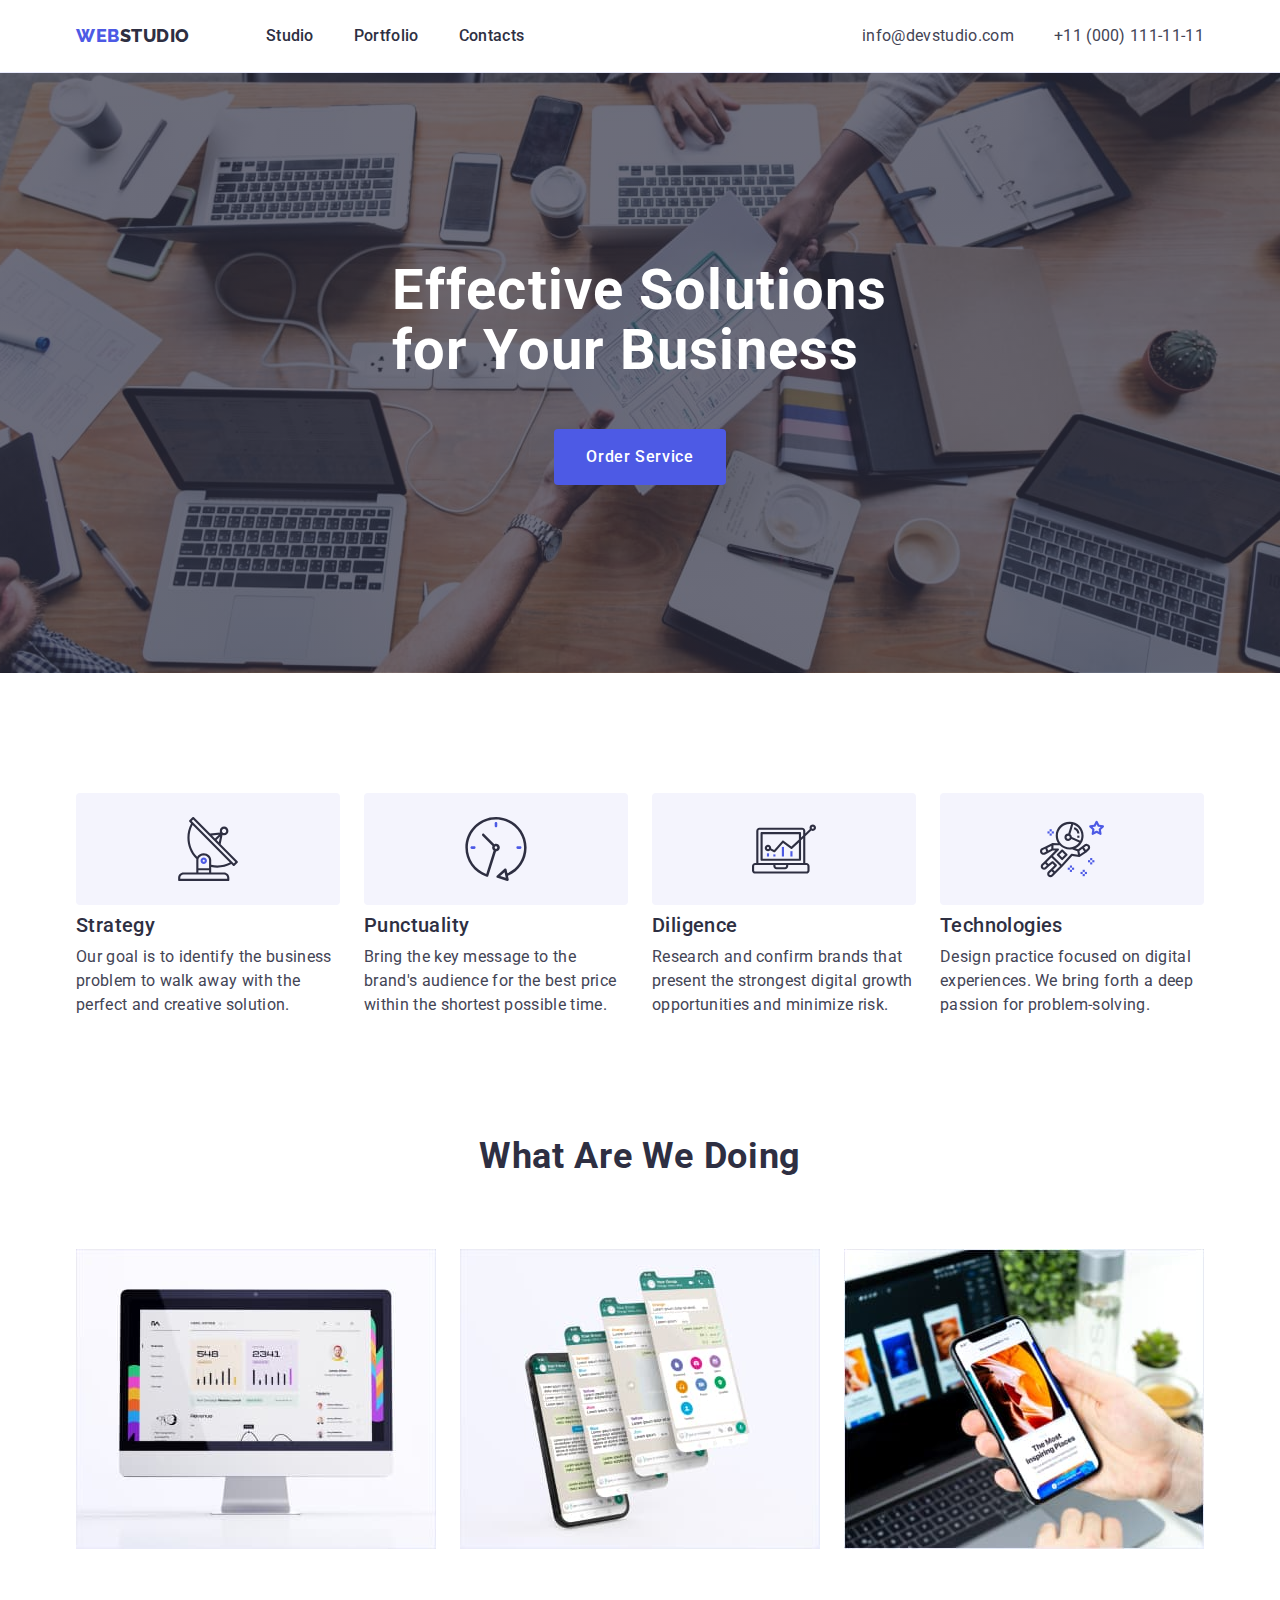
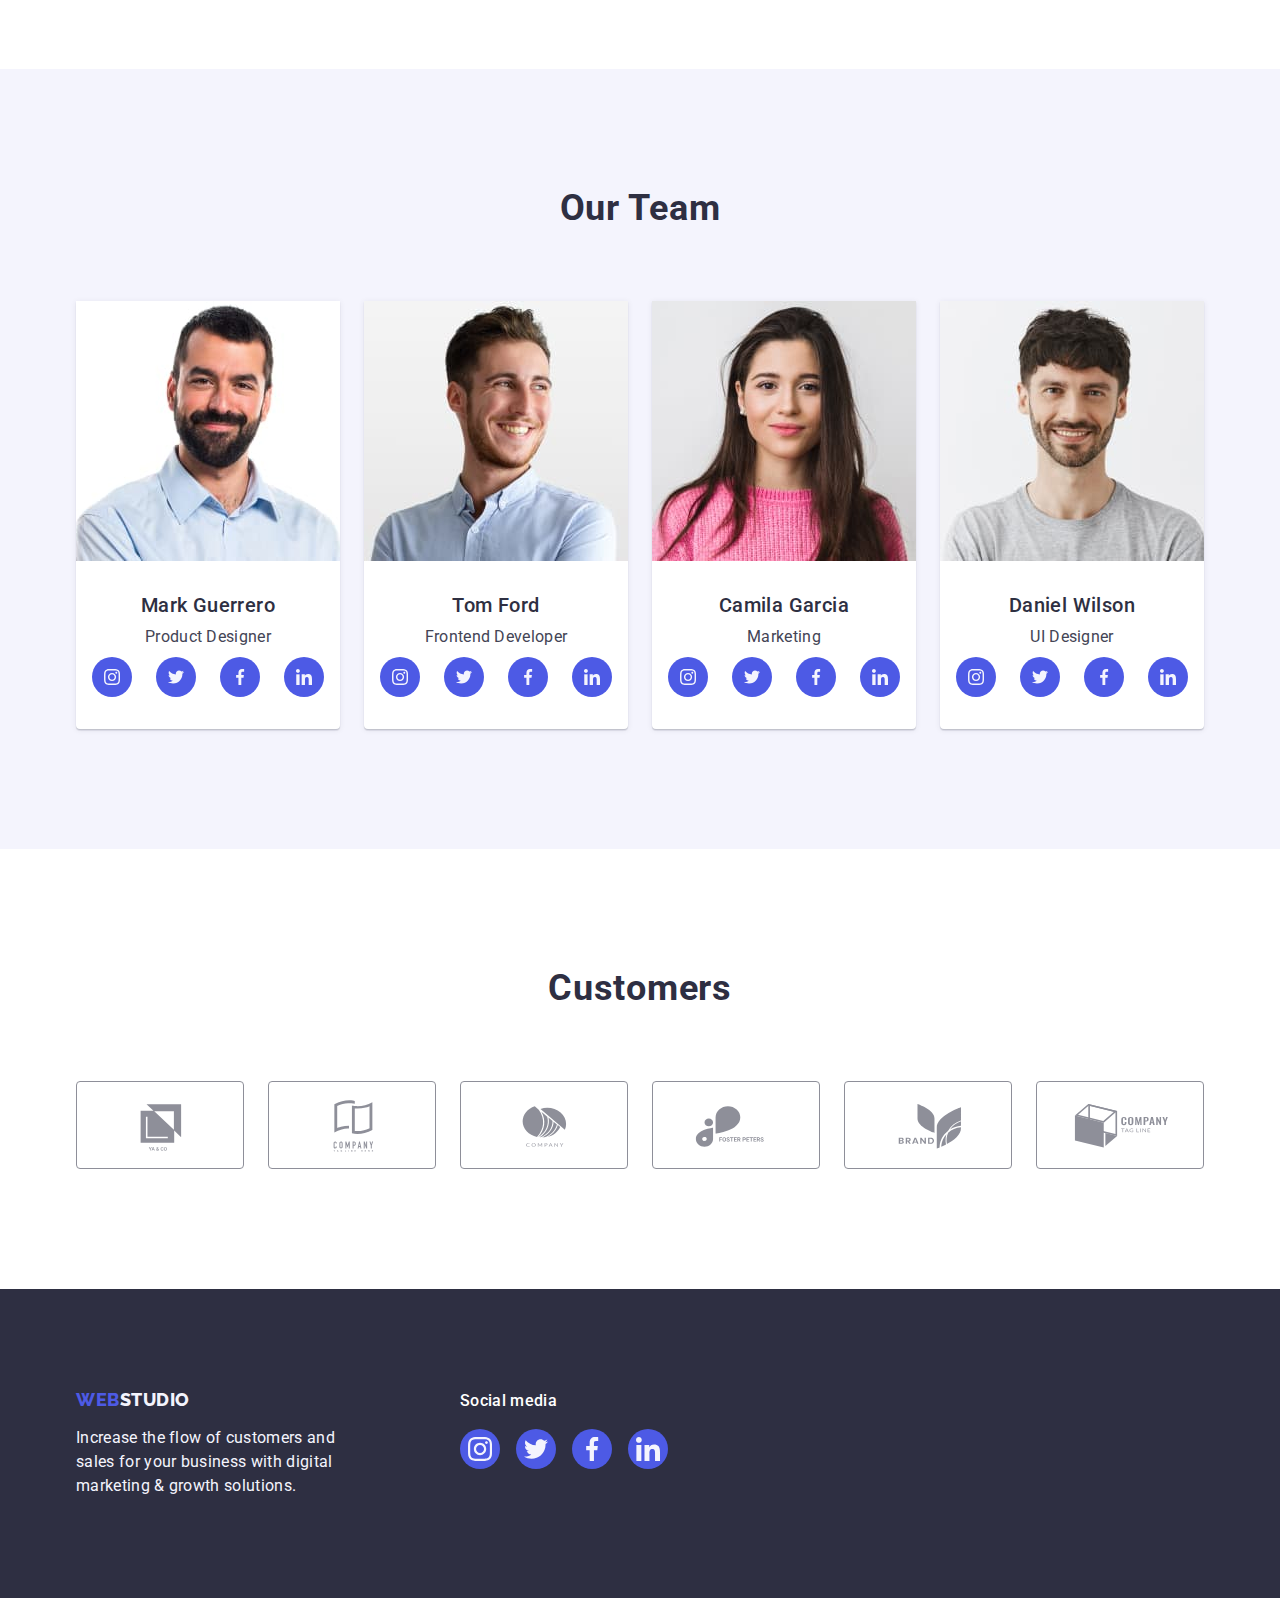
==== index.html @ 2fec65b6 "Initial commit" ====
<!DOCTYPE html>
<html lang="en">
  <head>
    <meta charset="UTF-8" />
    <meta http-equiv="X-UA-Compatible" content="IE=edge" />
    <meta name="viewport" content="width=device-width, initial-scale=1.0" />
    <title>WebStudio</title>
    <link rel="preconnect" href="https://fonts.googleapis.com" />
    <link rel="preconnect" href="https://fonts.gstatic.com" crossorigin />
    <link
      href="https://fonts.googleapis.com/css2?family=Raleway:wght@800&family=Roboto:wght@400;500;700;900&display=swap"
      rel="stylesheet"
    />
    <link
      rel="stylesheet"
      href="https://cdnjs.cloudflare.com/ajax/libs/modern-normalize/1.0.0/modern-normalize.min.css"
    />
    <link rel="stylesheet" href="./css/styles.css" />
  </head>
  <body>
    <header class="header">
      <div class="container header-div">
        <nav class="header-nav">
          <a class="logo link" href="./index.html"
            >Web<span class="logo-header">Studio</span></a
          >
          <ul class="header-list list">
            <li class="header-item">
              <a class="header-link link" href="./index.html">Studio</a>
            </li>
            <li class="header-item">
              <a class="header-link link" href="./portfolio.html">Portfolio</a>
            </li>
            <li class="header-item">
              <a class="header-link link" href="">Contacts</a>
            </li>
          </ul>
        </nav>
        <address class="adress">
          <ul class="header-list list">
            <li class="adress-item">
              <a class="adress-link link" href="mailto:info@devstudio.com"
                >info@devstudio.com</a
              >
            </li>
            <li class="adress-item">
              <a class="adress-link link" href="tel:+110001111111"
                >+11 (000) 111-11-11</a
              >
            </li>
          </ul>
        </address>
      </div>
    </header>
    <main>
      <!-- section 1 hero -->
      <section class="hero">
        <div class="container">
          <h1 class="title-hero">Effective Solutions for Your Business</h1>
          <button class="button" type="button">Order Service</button>
        </div>
      </section>

      <!-- section 2 about -->
      <section class="about">
        <div class="container">
          <h2 class="visually-hidden">About Us</h2>
          <ul class="list about-list">
            <li class="about-item">
              <div class="about-icon">
                <svg class="about-img" width="64" height="64">
                  <use href="./images/icons.svg#antenna"></use>
                </svg>
              </div>
              <h3 class="subtitle-about">Strategy</h3>
              <p class="about-text">
                Our goal is to identify the business problem to walk away with
                the perfect and creative solution.
              </p>
            </li>
            <li class="about-item">
              <div class="about-icon">
                <svg class="about-img" width="64" height="64">
                  <use href="./images/icons.svg#clock"></use>
                </svg>
              </div>
              <h3 class="subtitle-about">Punctuality</h3>
              <p class="about-text">
                Bring the key message to the brand's audience for the best price
                within the shortest possible time.
              </p>
            </li>
            <li class="about-item">
              <div class="about-icon">
                <svg class="about-img" width="64" height="64">
                  <use href="./images/icons.svg#diagram"></use>
                </svg>
              </div>
              <h3 class="subtitle-about">Diligence</h3>
              <p class="about-text">
                Research and confirm brands that present the strongest digital
                growth opportunities and minimize risk.
              </p>
            </li>
            <li class="about-item">
              <div class="about-icon">
                <svg class="about-img" width="64" height="64">
                  <use href="./images/icons.svg#astronaut"></use>
                </svg>
              </div>
              <h3 class="subtitle-about">Technologies</h3>
              <p class="about-text">
                Design practice focused on digital experiences. We bring forth a
                deep passion for problem-solving.
              </p>
            </li>
          </ul>
        </div>
      </section>

      <!-- section 3 activities -->
      <section class="activities">
        <div class="container">
          <h2 class="activities-title">What are we doing</h2>
          <ul class="activities-list list">
            <li class="activities-item">
              <img
                class="activities-image"
                src="./images/about/img-1.jpg"
                alt="img-1"
                width="360"
                height="300"
              />
            </li>
            <li class="activities-item">
              <img
                class="activities-image"
                src="./images/about/img-2.jpg"
                alt="img-2"
                width="360"
                height="300"
              />
            </li>
            <li class="activities-item">
              <img
                class="activities-image"
                src="./images/about/img-3.jpg"
                alt="img-3"
                width="360"
                height="300"
              />
            </li>
          </ul>
        </div>
      </section>

      <!-- section 4 team -->
      <section class="team">
        <div class="container">
          <h2 class="team-title">Our Team</h2>
          <ul class="team-list list">
            <li class="team-item">
              <img
                class="team-image"
                src="./images/employees/mark-guerrero.jpg"
                alt="Mark Guerrero"
                width="264"
                height="260"
              />
              <div class="employee">
                <h3 class="employees">Mark Guerrero</h3>
                <p class="team-text">Product Designer</p>
                <ul class="social-list list">
                  <li class="social-list-item">
                    <a href="" class="social-list-link">
                      <svg class="social employee-social">
                        <use href="./images/icons.svg#instagram"></use></svg
                    ></a>
                  </li>
                  <li class="social-list-item">
                    <a href="" class="social-list-link">
                      <svg class="social employee-social">
                        <use href="./images/icons.svg#twitter"></use></svg
                    ></a>
                  </li>
                  <li class="social-list-item">
                    <a href="" class="social-list-link">
                      <svg class="social employee-social">
                        <use href="./images/icons.svg#facebook"></use>
                      </svg>
                    </a>
                  </li>
                  <li class="social-list-item">
                    <a href="" class="social-list-link">
                      <svg class="social employee-social">
                        <use href="./images/icons.svg#linkedin"></use></svg
                    ></a>
                  </li>
                </ul>
              </div>
            </li>
            <li class="team-item">
              <img
                class="team-image"
                src="./images/employees/tom-ford.jpg"
                alt="Tom Ford"
                width="264"
                height="260"
              />
              <div class="employee">
                <h3 class="employees">Tom Ford</h3>
                <p class="team-text">Frontend Developer</p>
                <ul class="social-list list">
                  <li class="social-list-item">
                    <a href="" class="social-list-link">
                      <svg class="social employee-social">
                        <use href="./images/icons.svg#instagram"></use></svg
                    ></a>
                  </li>
                  <li class="social-list-item">
                    <a href="" class="social-list-link">
                      <svg class="social employee-social">
                        <use href="./images/icons.svg#twitter"></use></svg
                    ></a>
                  </li>
                  <li class="social-list-item">
                    <a href="" class="social-list-link">
                      <svg class="social employee-social">
                        <use href="./images/icons.svg#facebook"></use>
                      </svg>
                    </a>
                  </li>
                  <li class="social-list-item">
                    <a href="" class="social-list-link">
                      <svg class="social employee-social">
                        <use href="./images/icons.svg#linkedin"></use></svg
                    ></a>
                  </li>
                </ul>
              </div>
            </li>
            <li class="team-item">
              <img
                class="team-image"
                src="./images/employees/camila-garcia.jpg"
                alt="Camila Garcia"
                width="264"
                height="260"
              />
              <div class="employee">
                <h3 class="employees">Camila Garcia</h3>
                <p class="team-text">Marketing</p>
                <ul class="social-list list">
                  <li class="social-list-item">
                    <a href="" class="social-list-link">
                      <svg class="social employee-social">
                        <use href="./images/icons.svg#instagram"></use></svg
                    ></a>
                  </li>
                  <li class="social-list-item">
                    <a href="" class="social-list-link">
                      <svg class="social employee-social">
                        <use href="./images/icons.svg#twitter"></use></svg
                    ></a>
                  </li>
                  <li class="social-list-item">
                    <a href="" class="social-list-link">
                      <svg class="social employee-social">
                        <use href="./images/icons.svg#facebook"></use>
                      </svg>
                    </a>
                  </li>
                  <li class="social-list-item">
                    <a href="" class="social-list-link">
                      <svg class="social employee-social">
                        <use href="./images/icons.svg#linkedin"></use></svg
                    ></a>
                  </li>
                </ul>
              </div>
            </li>
            <li class="team-item">
              <img
                class="team-image"
                src="./images/employees/daniel-wilson.jpg"
                alt="Daniel Wilson"
                width="264"
                height="260"
              />
              <div class="employee">
                <h3 class="employees">Daniel Wilson</h3>
                <p class="team-text">UI Designer</p>
                <ul class="social-list list">
                  <li class="social-list-item">
                    <a href="" class="social-list-link">
                      <svg class="social employee-social">
                        <use href="./images/icons.svg#instagram"></use></svg
                    ></a>
                  </li>
                  <li class="social-list-item">
                    <a href="" class="social-list-link">
                      <svg class="social employee-social">
                        <use href="./images/icons.svg#twitter"></use></svg
                    ></a>
                  </li>
                  <li class="social-list-item">
                    <a href="" class="social-list-link">
                      <svg class="social employee-social">
                        <use href="./images/icons.svg#facebook"></use>
                      </svg>
                    </a>
                  </li>
                  <li class="social-list-item">
                    <a href="" class="social-list-link">
                      <svg class="social employee-social">
                        <use href="./images/icons.svg#linkedin"></use></svg
                    ></a>
                  </li>
                </ul>
              </div>
            </li>
          </ul>
        </div>
      </section>

      <!-- section 5 customers -->
      <section class="customers">
        <div class="container">
          <h2 class="customers-title">Customers</h2>
          <ul class="customers-list list">
            <li class="customers-list-item">
              <a href="" class="customers-list-link link">
                <svg class="customers-img">
                  <use href="./images/icons.svg#client-1"></use>
                </svg>
              </a>
            </li>
            <li class="customers-list-item">
              <a href="" class="customers-list-link link">
                <svg class="customers-img">
                  <use href="./images/icons.svg#client-2"></use>
                </svg>
              </a>
            </li>
            <li class="customers-list-item">
              <a href="" class="customers-list-link link">
                <svg class="customers-img">
                  <use href="./images/icons.svg#client-3"></use>
                </svg>
              </a>
            </li>
            <li class="customers-list-item">
              <a href="" class="customers-list-link link">
                <svg class="customers-img">
                  <use href="./images/icons.svg#client-4"></use>
                </svg>
              </a>
            </li>
            <li class="customers-list-item">
              <a href="" class="customers-list-link link">
                <svg class="customers-img">
                  <use href="./images/icons.svg#client-5"></use>
                </svg>
              </a>
            </li>
            <li class="customers-list-item">
              <a href="" class="customers-list-link link">
                <svg class="customers-img">
                  <use href="./images/icons.svg#client-6"></use>
                </svg>
              </a>
            </li>
          </ul>
        </div>
      </section>
    </main>
    <footer class="footer">
      <div class="container footer-cont">
        <div class="footer-div">
          <a class="logo-foot link" href="./index.html"
            >Web<span class="logo-footer">Studio</span></a
          >
          <p class="footer-text">
            Increase the flow of customers and sales for your business with
            digital marketing & growth solutions.
          </p>
        </div>
        <div class="footer-div">
          <p class="footer-social-text">Social media</p>
          <ul class="footer-social-list list">
            <li class="social-list-item">
              <a href="" class="footer-social-link link">
                <svg class="social footer-social">
                  <use href="./images/icons.svg#instagram"></use></svg
              ></a>
            </li>
            <li class="social-list-item">
              <a href="" class="footer-social-link link">
                <svg class="social footer-social">
                  <use href="./images/icons.svg#twitter"></use></svg
              ></a>
            </li>
            <li class="social-list-item">
              <a href="" class="footer-social-link link">
                <svg class="social footer-social">
                  <use href="./images/icons.svg#facebook"></use></svg
              ></a>
            </li>
            <li class="social-list-item">
              <a href="" class="footer-social-link link">
                <svg class="social footer-social">
                  <use href="./images/icons.svg#linkedin"></use></svg
              ></a>
            </li>
          </ul>
        </div>
      </div>
    </footer>
  </body>
</html>
---- css/styles.css ----
/* * {
  margin: 0;
  box-sizing: border-box;

} */

:root {
  --iris: #4d5ae5;
  --navyblue: #2e2f42;
  --slate: #434455;
  --liteslate: #8e8f99;
  --cloud: #f4f4fd;
  --white: #ffffff;
  --ocean: #404bbf;
  --green: #31d0aa;
}

body {
  font-family: 'Roboto', sans-serif;
  font-size: 16px;
  line-height: 1.5;
  letter-spacing: 0.02em;
  color: var(--slate);
  background-color: var(--white);
}

.list {
  list-style: none;
}

.link {
  text-decoration: none;
}

h1,
h2,
h3,
h4,
h5,
h6,
p {
  margin-top: 0;
  margin-bottom: 0;
}

ul,
ol {
  margin-top: 0;
  margin-bottom: 0;
  padding-left: 0;
}

img {
  display: block;
}

.button {
  cursor: pointer;
}

h2 {
  font-weight: 700;
  font-size: 36px;
  line-height: 1.11;
  letter-spacing: 0.02em;
  text-transform: capitalize;
  color: var(--navyblue);
}

h3 {
  font-weight: 500;
  font-size: 20px;
  letter-spacing: 0.02em;
  line-height: 1.2;
  color: var(--navyblue);
}

.container {
  width: 1158px;
  margin-left: auto;
  margin-right: auto;
  padding: 0 15px 0 15px;
}

/* PAGE HEADER */

.header {
  border-bottom: 1px solid #e7e9fc;
  box-shadow: 0px 2px 1px rgba(46, 47, 66, 0.08),
    0px 1px 1px rgba(46, 47, 66, 0.16), 0px 1px 6px rgba(46, 47, 66, 0.08);
}

.header-div {
  display: flex;
  align-items: center;
  justify-content: space-between;
}

.header-nav {
  display: flex;
  align-items: center;
}

.header-list {
  display: flex;
  gap: 40px;
}

.header-item {
  gap: 40px;
}

/* .header-item:not(:nth-last-child(-n + 1)) {
  margin-right: 40px;
} */

.logo {
  margin-right: 76px;
  padding: 24px 0;

  font-family: 'Raleway', sans-serif;
  font-weight: 800;
  font-size: 18px;
  line-height: 1.17;
  letter-spacing: 0.03em;
  text-transform: uppercase;
  color: var(--iris);
}

.logo-header {
  color: var(--navyblue);
}

.header-link {
  padding-top: 24px;
  padding-bottom: 24px;
  display: block;

  font-weight: 500;
  font-size: 16px;
  line-height: 1.5;
  letter-spacing: 0.02em;
  color: var(--navyblue);
}

.header-link:hover,
.header-link:focus {
  color: var(--ocean);
}

.adress {
  margin-left: auto;
  font-style: normal;
}

.adress-item {
  gap: 40px;
}

/* .adress-item:not(:nth-last-child(-n + 1)) {
  margin-right: 40px;
} */

.adress-link {
  display: block;
  padding-top: 24px;
  padding-bottom: 24px;

  font-size: 16px;
  line-height: 1.5;
  letter-spacing: 0.02em;
  color: var(--slate);
}

.adress-link:hover,
.adress-link:focus {
  color: var(--ocean);
}

/* SECTION 1 HERO */

.hero {
  padding-top: 188px;
  padding-bottom: 188px;
  max-width: 1440px;
  margin-left: auto;
  margin-right: auto;

  background-color: var(--navyblue);
  background-image: linear-gradient(
      rgba(46, 47, 66, 0.7),
      rgba(46, 47, 66, 0.7)
    ),
    url(../images/background/people-office.jpg);
  background-size: cover;
  background-repeat: no-repeat;
  background-position: center;
}

.title-hero {
  margin-bottom: 48px;
  margin-left: auto;
  margin-right: auto;
  max-width: 496px;

  font-size: 56px;
  line-height: 1.07;
  letter-spacing: 0.02em;
  /* text-align: center; */
  color: var(--white);
}

.button {
  display: block;
  min-width: 169px;
  margin-left: auto;
  margin-right: auto;
  padding: 16px 32px;

  font-family: inherit;
  font-weight: 500;
  font-size: 16px;
  line-height: 1.5;
  text-align: center;
  letter-spacing: 0.04em;
  color: var(--white);
  background-color: var(--iris);
  border: none;
  border-radius: 4px;
}

.button:hover,
.button:focus {
  color: var(--white);
  background-color: var(--ocean);
}

/* SECTION 2 ABOUT */

.about {
  padding-top: 120px;
  padding-bottom: 120px;
}

.visually-hidden {
  position: absolute;
  width: 1px;
  height: 1px;
  margin: -1px;
  border: 0;
  padding: 0;
  white-space: nowrap;
  clip-path: inset(100%);
  clip: rect(0 0 0 0);
  overflow: hidden;
}

.about-list {
  display: flex;
  justify-content: space-between;
}

.subtitle-about {
  margin-bottom: 8px;
}

.about-item {
  /* min-width: 264px; */
  flex-basis: calc((100% - 3 * 24px) / 4);
}

.about-icon {
  display: flex;
  align-items: center;
  justify-content: center;
  height: 112px;
  padding: 24px 100px;
  border-radius: 4px;
  background-color: var(--cloud);
  margin-bottom: 8px;
}

.about-item:not(:nth-last-child(-n + 1)) {
  margin-right: 24px;
}

/* SECTION 3 ACTIVITIES */

.activities {
  padding-bottom: 120px;
}

.activities-title {
  text-align: center;
  margin-bottom: 72px;
}

.activities-item {
  flex-basis: calc((100% - 3 * 16px) / 3);
}

.activities-list {
  display: flex;
  gap: 24px;
}

/* SECTION 4 TEAM */

.team {
  padding-top: 120px;
  padding-bottom: 120px;

  background-color: var(--cloud);
}

.team-title {
  margin-bottom: 72px;

  text-align: center;
}

.team-list {
  display: flex;
  gap: 24px;
}

.team-item {
  /* min-width: 264px; */
  flex-basis: calc((100% - 3 * 24px) / 4);

  background-color: var(--white);
  border-radius: 0px 0px 4px 4px;
  box-shadow: 0px 1px 6px rgba(46, 47, 66, 0.08),
    0px 1px 1px rgba(46, 47, 66, 0.16), 0px 2px 1px rgba(46, 47, 66, 0.08);
}

.employee {
  padding: 32px 16px;
}

.employees {
  margin-bottom: 8px;

  text-align: center;
}

.team-text {
  text-align: center;
  margin-bottom: 8px;
}

.social-list {
  display: flex;
  gap: 24px;
  justify-content: center;
}

.social-list-item {
  display: flex;
  align-items: stretch;
  width: 40px;
  height: 40px;
}

.social-list-link,
.footer-social-link {
  display: flex;
  justify-content: center;
  align-items: center;
  width: 100%;
  border-radius: 50%;
  background-color: var(--iris);
  color: var(--cloud);
}

.social-list-link:hover,
.social-list-link:focus {
  background-color: var(--ocean);
}

.social {
  fill: currentColor;
}

.employee-social {
  width: 16px;
  height: 16px;
}

/* SECTION 5  CUSTOMERS*/

.customers {
  padding-top: 120px;
  padding-bottom: 120px;
}

.customers-title {
  text-align: center;
  margin-bottom: 72px;
}

.customers-list {
  display: flex;
  gap: 24px;
}

.customers-list-item {
  display: flex;
  width: 168px;
  height: 88px;
}

.customers-list-link {
  width: 100%;
  display: flex;

  padding: 16px 32px;
  align-items: center;
  justify-content: center;
  object-fit: none;
  border: 1px solid #8e8f99;
  border-radius: 4px;
  color: var(--liteslate);
}

.customers-list-link:hover,
.customers-list-link:focus {
  border-color: var(--ocean);
  color: var(--ocean);
}

.customers-img {
  width: 104px;
  height: 56px;
  fill: currentColor;
}

/* FOOTER */
.footer {
  padding-top: 100px;
  padding-bottom: 100px;

  background-color: var(--navyblue);
}

/* .container-footer {
  width: 264px;
} */

.logo-foot {
  margin-bottom: 16px;
  display: inline-block;

  font-family: 'Raleway', sans-serif;
  font-weight: 800;
  font-size: 18px;
  line-height: 1.17;
  letter-spacing: 0.03em;
  text-transform: uppercase;
  color: var(--iris);
}

.logo-footer {
  color: var(--cloud);
}

.footer-text {
  max-width: 264px;

  color: var(--cloud);
}

.footer-cont {
  display: flex;
  align-items: baseline;
}

.footer-social-text {
  margin-bottom: 16px;
  font-family: 'Roboto', sans-serif;
  font-weight: 500;
  font-size: 16px;
  line-height: 1.5;
  letter-spacing: 0.02em;
  color: #ffffff;
}

.footer-div:not(:last-child) {
  margin-right: 120px;
}

.footer-social-list {
  display: flex;
  gap: 16px;
}

.footer-social-link:hover,
.footer-social-link:focus {
  background-color: var(--green);
}

.footer-social {
  width: 24px;
  height: 24px;
}

/* .list-item:not(:last-child) {  margin-bottom: 12px;} */

/* PORTFOLIO */

.portfolio {
  padding-top: 96px;
  padding-bottom: 120px;
}

.portfolio-filter {
  display: flex;
  justify-content: center;
  margin-bottom: 72px;
}

.filter:not(:nth-last-child(-n + 1)) {
  margin-right: 24px;
}

.filter-btn {
  display: inline-block;
  padding: 12px 24px;

  font-family: 'Roboto', sans-serif;
  font-weight: 500;
  font-size: 16px;
  line-height: 1.5;
  text-align: center;
  letter-spacing: 0.04em;
  color: var(--iris);
  background-color: var(--cloud);
  cursor: pointer;
  border: 1px solid #e7e9fc;
  border-radius: 4px;
}

.filter-btn:hover,
.filter-btn:focus {
  color: var(--white);
  background-color: var(--ocean);
  border: 1px solid transparent;
  box-shadow: 0px 3px 1px rgba(0, 0, 0, 0.1), 0px 2px 1px rgba(0, 0, 0, 0.08),
    0px 2px 2px rgba(0, 0, 0, 0.12);
}

.portfolio-list {
  display: flex;
  flex-wrap: wrap;
  column-gap: 24px;
  row-gap: 48px;
}

.portfolio-item {
  /* width: 360px;
  height: 420px; */
  flex-basis: calc((100% - 2 * 24px) / 3);
}

/* .portfolio-item:nth-child(3n + 1) {
  margin-right: 24px;
}

.portfolio-item:nth-child(3n + 2) {
  margin-right: 24px;
} */

.portfolio-link {
  display: block;
}

.portfolio-link:hover,
.portfolio-link:focus {
  box-shadow: 0px 1px 6px rgba(46, 47, 66, 0.08),
    0px 1px 1px rgba(46, 47, 66, 0.16), 0px 2px 1px rgba(46, 47, 66, 0.08);
}

.portfolio-content {
  padding: 32px 16px;
  border: 1px solid #e7e9fc;
  border-top: none;
}

.portfolio-title {
  margin-bottom: 8px;

  font-weight: 500;
  font-size: 20px;
  line-height: 1.2;
  letter-spacing: 0.02em;
  color: var(--navyblue);
}

.portfolio-text {
  color: var(--slate);
}
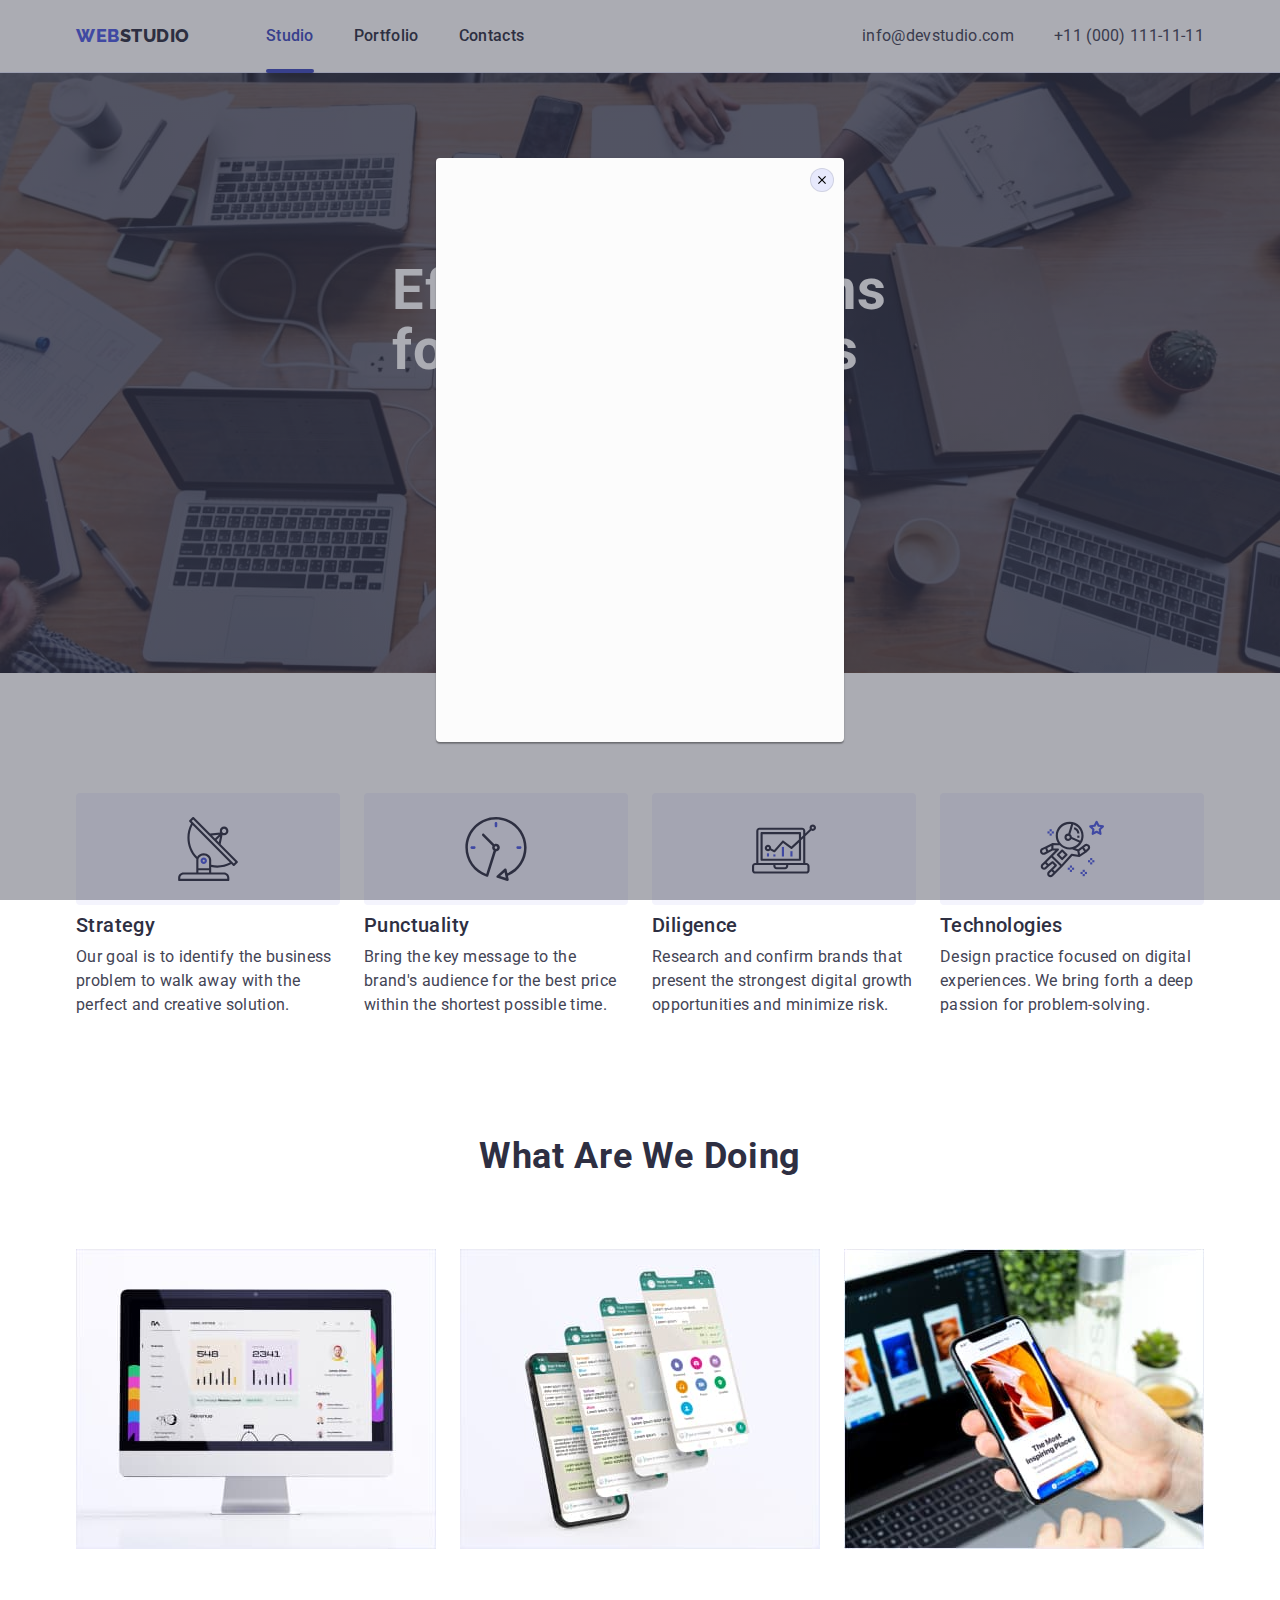
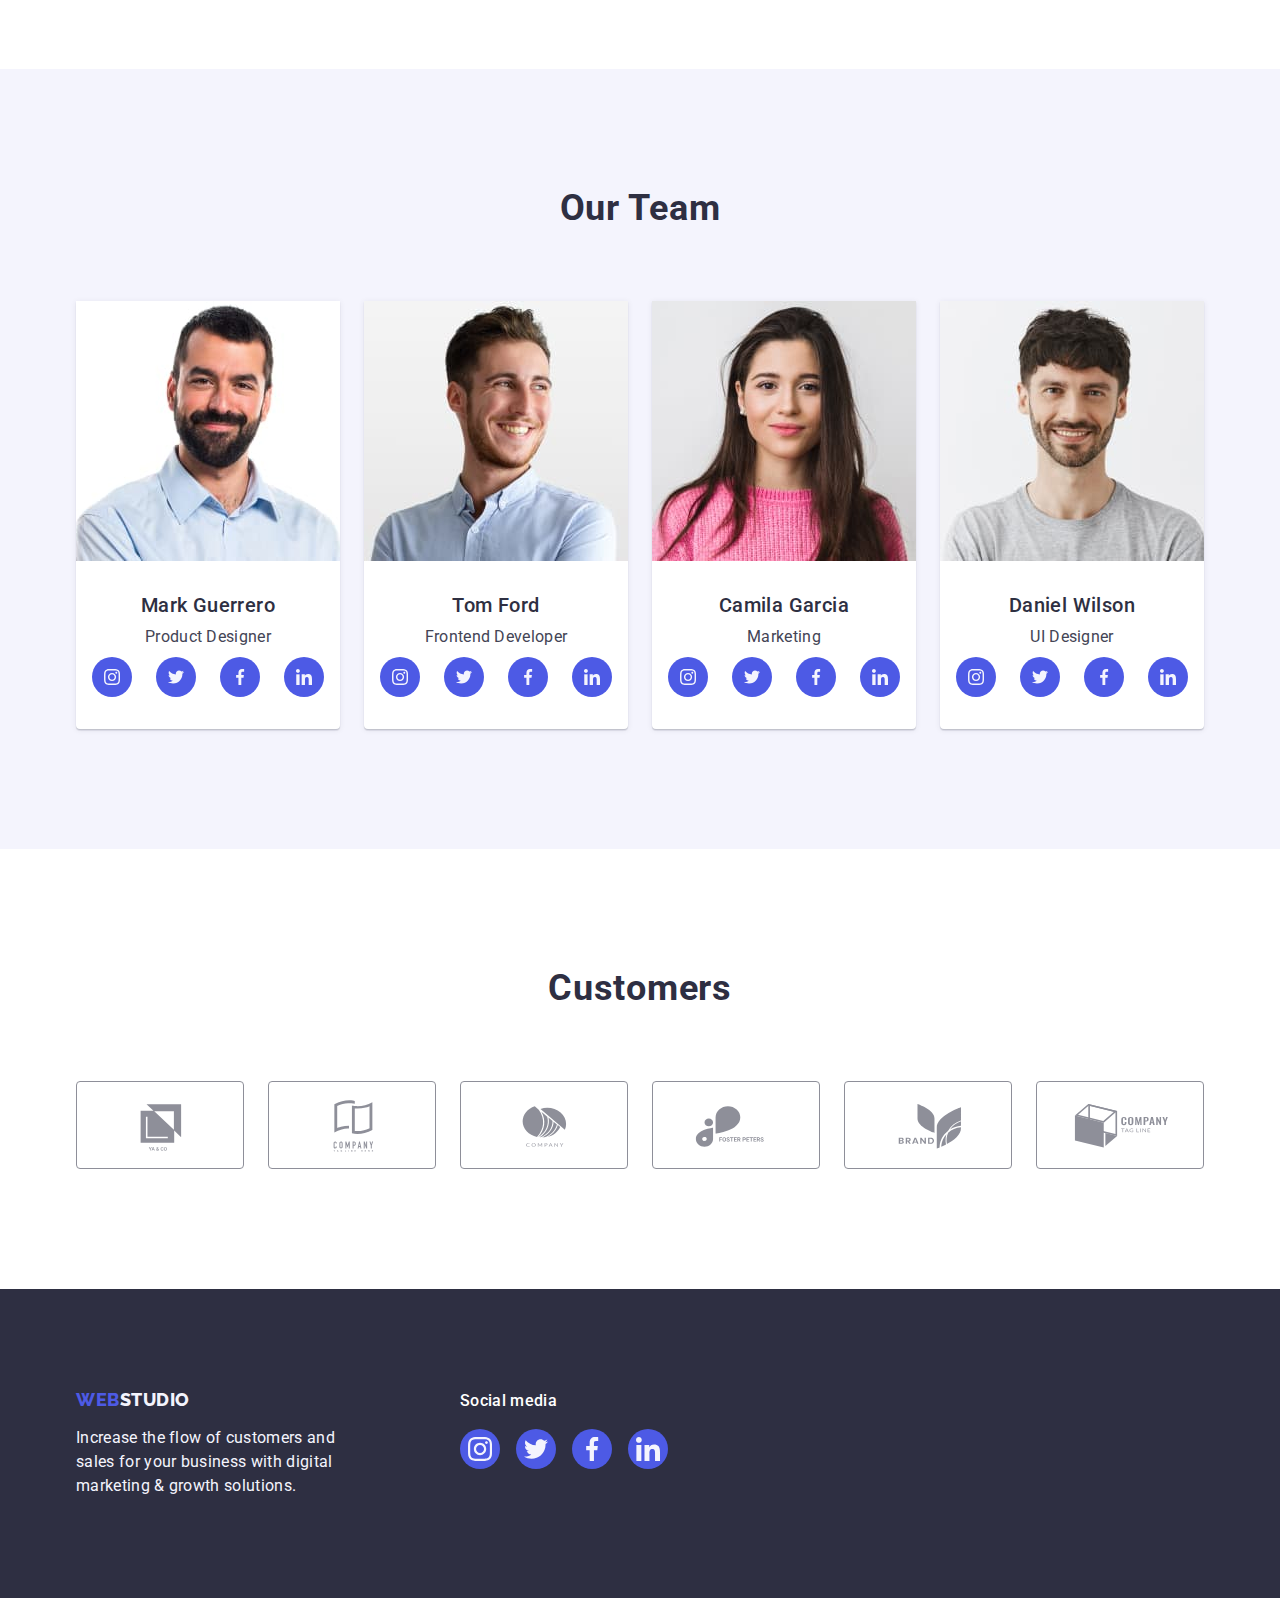
==== commit ae4729f3: "HW5 commit-1" ====
--- a/index.html
+++ b/index.html
@@ -26,7 +26,7 @@
           >
           <ul class="header-list list">
             <li class="header-item">
-              <a class="header-link link" href="./index.html">Studio</a>
+              <a class="header-link link current" href="./index.html">Studio</a>
             </li>
             <li class="header-item">
               <a class="header-link link" href="./portfolio.html">Portfolio</a>
@@ -57,7 +57,9 @@
       <section class="hero">
         <div class="container">
           <h1 class="title-hero">Effective Solutions for Your Business</h1>
-          <button class="button" type="button">Order Service</button>
+          <button class="button" type="button" data-modal-open>
+            Order Service
+          </button>
         </div>
       </section>
 
@@ -416,5 +418,18 @@
         </div>
       </div>
     </footer>
+
+    <!-- modal window -->
+    <div class="backdrop" data-modal>
+      <div class="modal">
+        <button type="button" class="modal-close-btn" data-modal-close>
+          <svg class="modal-close-btn-icon" width="8" height="8">
+            <use href="./images/icons.svg#close-modal"></use>
+          </svg>
+        </button>
+      </div>
+    </div>
+
+    <script src="./js/modal.js"></script>
   </body>
 </html>
--- a/css/styles.css
+++ b/css/styles.css
@@ -13,6 +13,9 @@
   --white: #ffffff;
   --ocean: #404bbf;
   --green: #31d0aa;
+  --dairy: #fcfcfc;
+  --cornflower: #e7e9fc;
+  --transition: 250ms cubic-bezier(0.4, 0, 0.2, 1);
 }
 
 body {
@@ -30,6 +33,11 @@
 
 .link {
   text-decoration: none;
+}
+
+a:focus,
+button:focus {
+  outline: none;
 }
 
 h1,
@@ -54,10 +62,6 @@
   display: block;
 }
 
-.button {
-  cursor: pointer;
-}
-
 h2 {
   font-weight: 700;
   font-size: 36px;
@@ -108,6 +112,7 @@
 
 .header-item {
   gap: 40px;
+  position: relative;
 }
 
 /* .header-item:not(:nth-last-child(-n + 1)) {
@@ -141,11 +146,39 @@
   line-height: 1.5;
   letter-spacing: 0.02em;
   color: var(--navyblue);
+
+  transition: color var(--transition);
 }
 
 .header-link:hover,
-.header-link:focus {
+.header-link:focus,
+.header-link.current {
   color: var(--ocean);
+
+  transition: color var(--transition), box-shadow var(--transition),
+    border-radius var(--transition);
+}
+
+.header-link::after {
+  content: '';
+  display: block;
+  position: absolute;
+  bottom: -1px;
+
+  opacity: 0;
+  background-color: var(--ocean);
+  min-width: 100%;
+  height: 4px;
+  box-shadow: 0px 4px 4px rgba(0, 0, 0, 0.25);
+  border-radius: 2px;
+
+  transition: opacity var(--transition);
+}
+
+.header-link:hover::after,
+.header-link:focus::after,
+.header-link.current::after {
+  opacity: 1;
 }
 
 .adress {
@@ -170,6 +203,8 @@
   line-height: 1.5;
   letter-spacing: 0.02em;
   color: var(--slate);
+
+  transition: color var(--transition);
 }
 
 .adress-link:hover,
@@ -227,6 +262,9 @@
   background-color: var(--iris);
   border: none;
   border-radius: 4px;
+  cursor: pointer;
+
+  transition: color var(--transition), background-color var(--transition);
 }
 
 .button:hover,
@@ -371,6 +409,8 @@
   border-radius: 50%;
   background-color: var(--iris);
   color: var(--cloud);
+
+  transition: background-color var(--transition);
 }
 
 .social-list-link:hover,
@@ -421,6 +461,8 @@
   border: 1px solid #8e8f99;
   border-radius: 4px;
   color: var(--liteslate);
+
+  transition: border-color var(--transition), color var(--transition);
 }
 
 .customers-list-link:hover,
@@ -506,7 +548,7 @@
 
 /* .list-item:not(:last-child) {  margin-bottom: 12px;} */
 
-/* PORTFOLIO */
+/* ====== PORTFOLIO ====== */
 
 .portfolio {
   padding-top: 96px;
@@ -538,6 +580,9 @@
   cursor: pointer;
   border: 1px solid #e7e9fc;
   border-radius: 4px;
+
+  transition: color var(--transition), background-color var(--transition),
+    border var(--transition), box-shadow var(--transition);
 }
 
 .filter-btn:hover,
@@ -557,8 +602,6 @@
 }
 
 .portfolio-item {
-  /* width: 360px;
-  height: 420px; */
   flex-basis: calc((100% - 2 * 24px) / 3);
 }
 
@@ -572,12 +615,24 @@
 
 .portfolio-link {
   display: block;
+
+  transition: box-shadow var(--transition);
 }
 
 .portfolio-link:hover,
 .portfolio-link:focus {
   box-shadow: 0px 1px 6px rgba(46, 47, 66, 0.08),
     0px 1px 1px rgba(46, 47, 66, 0.16), 0px 2px 1px rgba(46, 47, 66, 0.08);
+}
+
+.portfolio-link:hover .overlay,
+.portfolio-link:focus .overlay {
+  transform: translate(0, 0);
+}
+
+.portfolio-wrapper {
+  position: relative;
+  overflow: hidden;
 }
 
 .portfolio-content {
@@ -599,3 +654,89 @@
 .portfolio-text {
   color: var(--slate);
 }
+
+.overlay {
+  left: 0;
+  top: 0;
+  position: absolute;
+  width: 100%;
+  height: 100%;
+  overflow: auto;
+  transform: translate(0, 100%);
+  transition: transform 500ms linear;
+
+  background-color: rgba(77, 90, 229, 1);
+  color: var(--cloud);
+  padding-top: 40px;
+  padding-bottom: 40px;
+  padding-left: 32px;
+  padding-right: 32px;
+}
+
+/* ====== /PORTFOLIO ====== */
+
+/* ====== MODAL WINDOW ====== */
+
+.backdrop {
+  position: fixed;
+  top: 0;
+  left: 0;
+  z-index: 100;
+  width: 100%;
+  height: 100%;
+  background-color: rgba(46, 47, 66, 0.4);
+  transition: opacity var(--transition), visibility var(--transition);
+}
+
+.backdrop.is-hidden {
+  opacity: 0;
+  visibility: hidden;
+  pointer-events: none;
+}
+
+.modal {
+  position: absolute;
+  top: 50%;
+  left: 50%;
+  transform: translate(-50%, -50%);
+  width: 408px;
+  height: 584px;
+  border-radius: 4px;
+  background-color: var(--dairy);
+  box-shadow: 0px 1px 1px rgba(0, 0, 0, 0.14), 0px 1px 3px rgba(0, 0, 0, 0.12),
+    0px 2px 1px rgba(0, 0, 0, 0.2);
+}
+
+.modal-close-btn {
+  display: flex;
+  justify-content: center;
+  align-items: center;
+  position: absolute;
+  width: 24px;
+  height: 24px;
+  top: 10px;
+  right: 10px;
+
+  background-color: var(--cornflower);
+  border: 1px solid rgba(0, 0, 0, 0.1);
+  border-radius: 50%;
+  padding: 0;
+  cursor: pointer;
+  transition: border-color var(--transition);
+}
+
+.modal-close-btn:hover,
+.modal-close-btn:focus {
+  border-color: var(--ocean);
+}
+
+.modal-close-btn-icon {
+  transition: fill var(--transition);
+}
+
+.modal-close-btn:hover .modal-close-btn-icon,
+.modal-close-btn:focus .modal-close-btn-icon {
+  fill: var(--ocean);
+}
+
+/* ====== /MODAL WINDOW ====== */
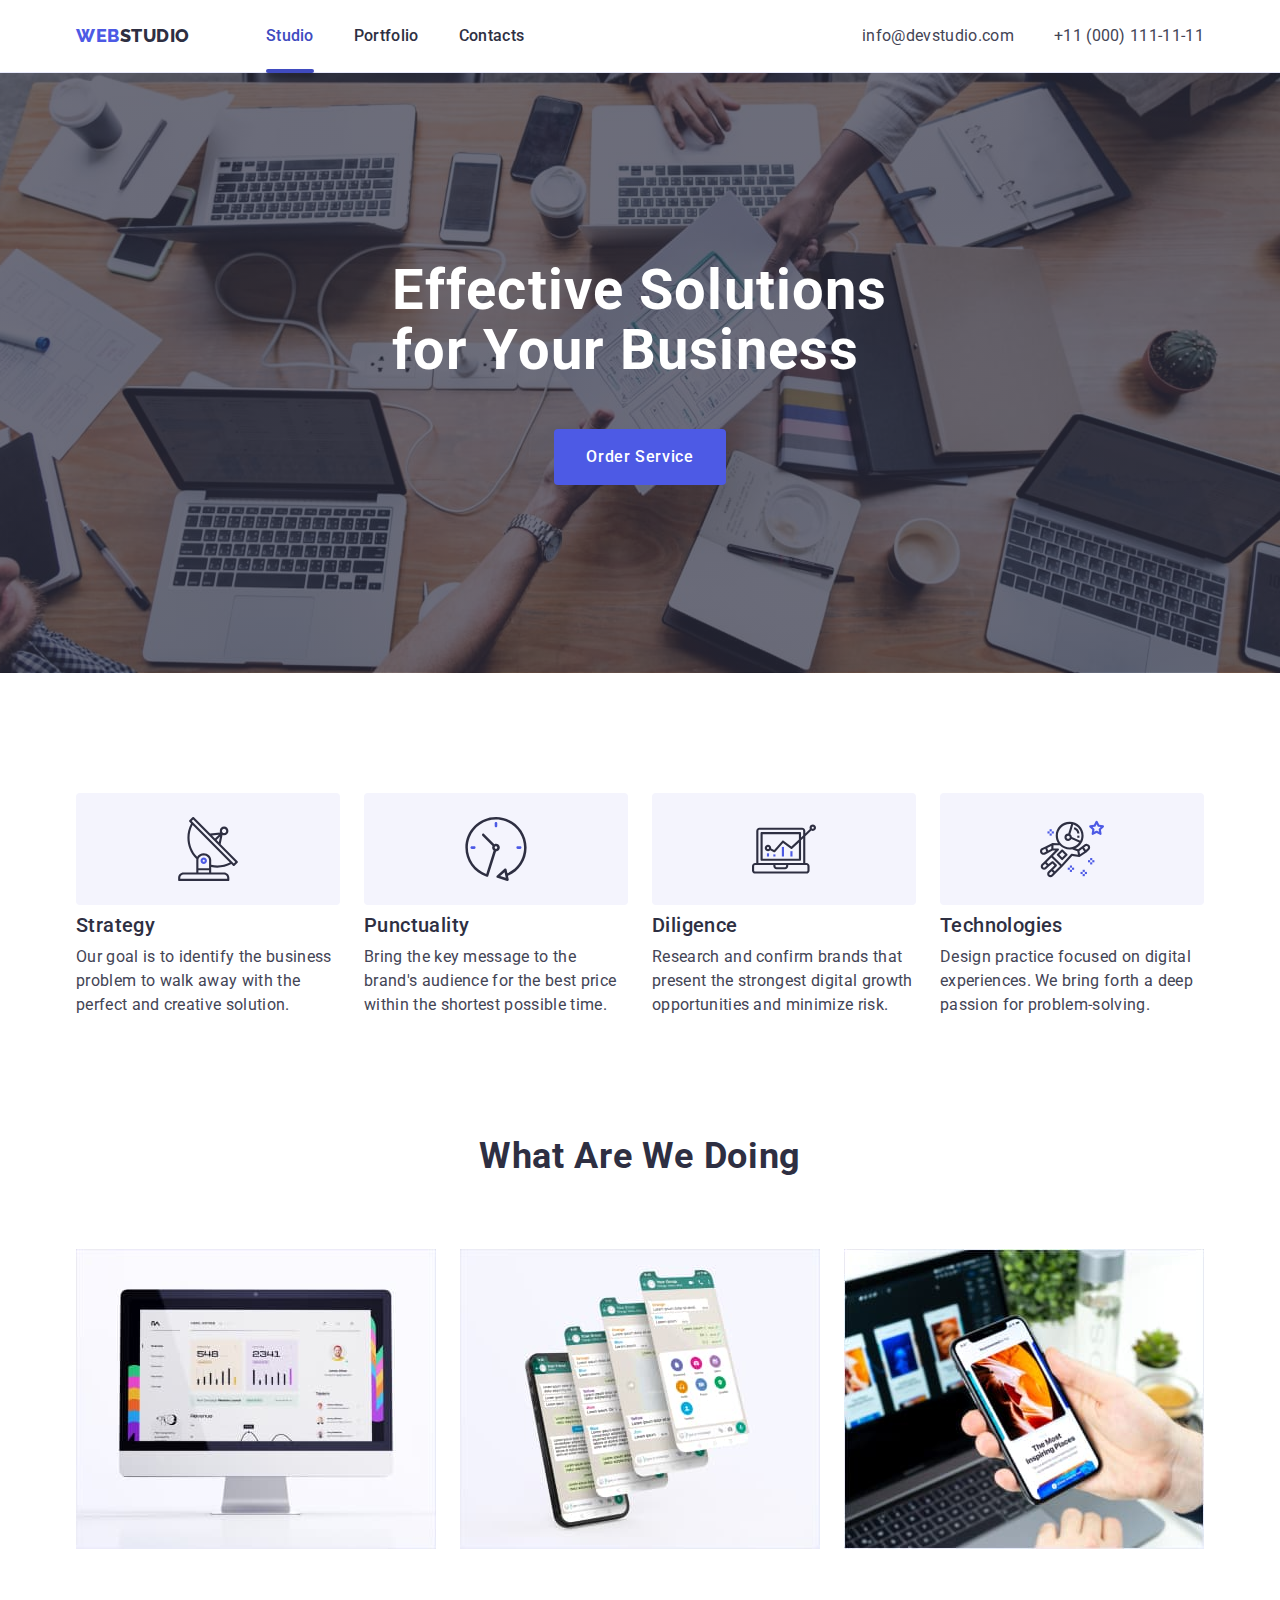
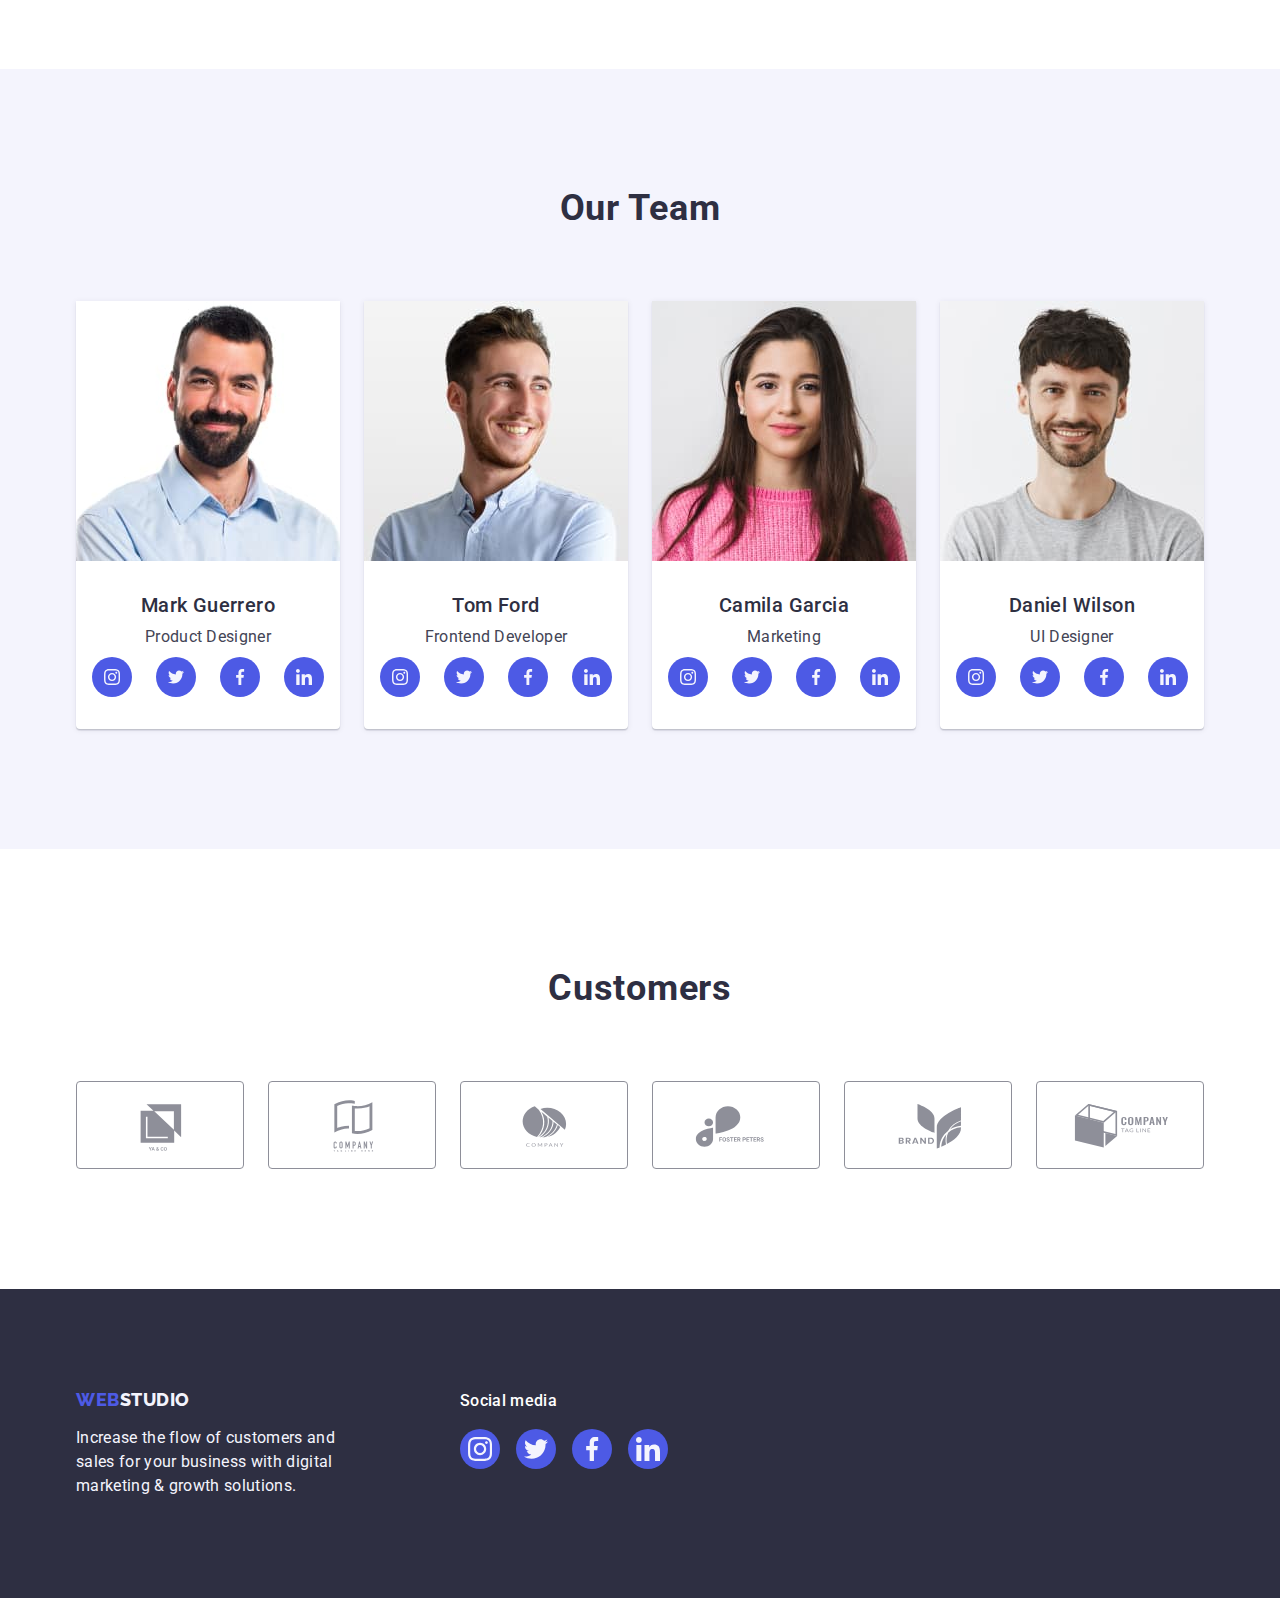
==== commit dc7a80e1: "HW5 commit-2" ====
--- a/index.html
+++ b/index.html
@@ -420,7 +420,7 @@
     </footer>
 
     <!-- modal window -->
-    <div class="backdrop" data-modal>
+    <div class="backdrop is-hidden" data-modal>
       <div class="modal">
         <button type="button" class="modal-close-btn" data-modal-close>
           <svg class="modal-close-btn-icon" width="8" height="8">
